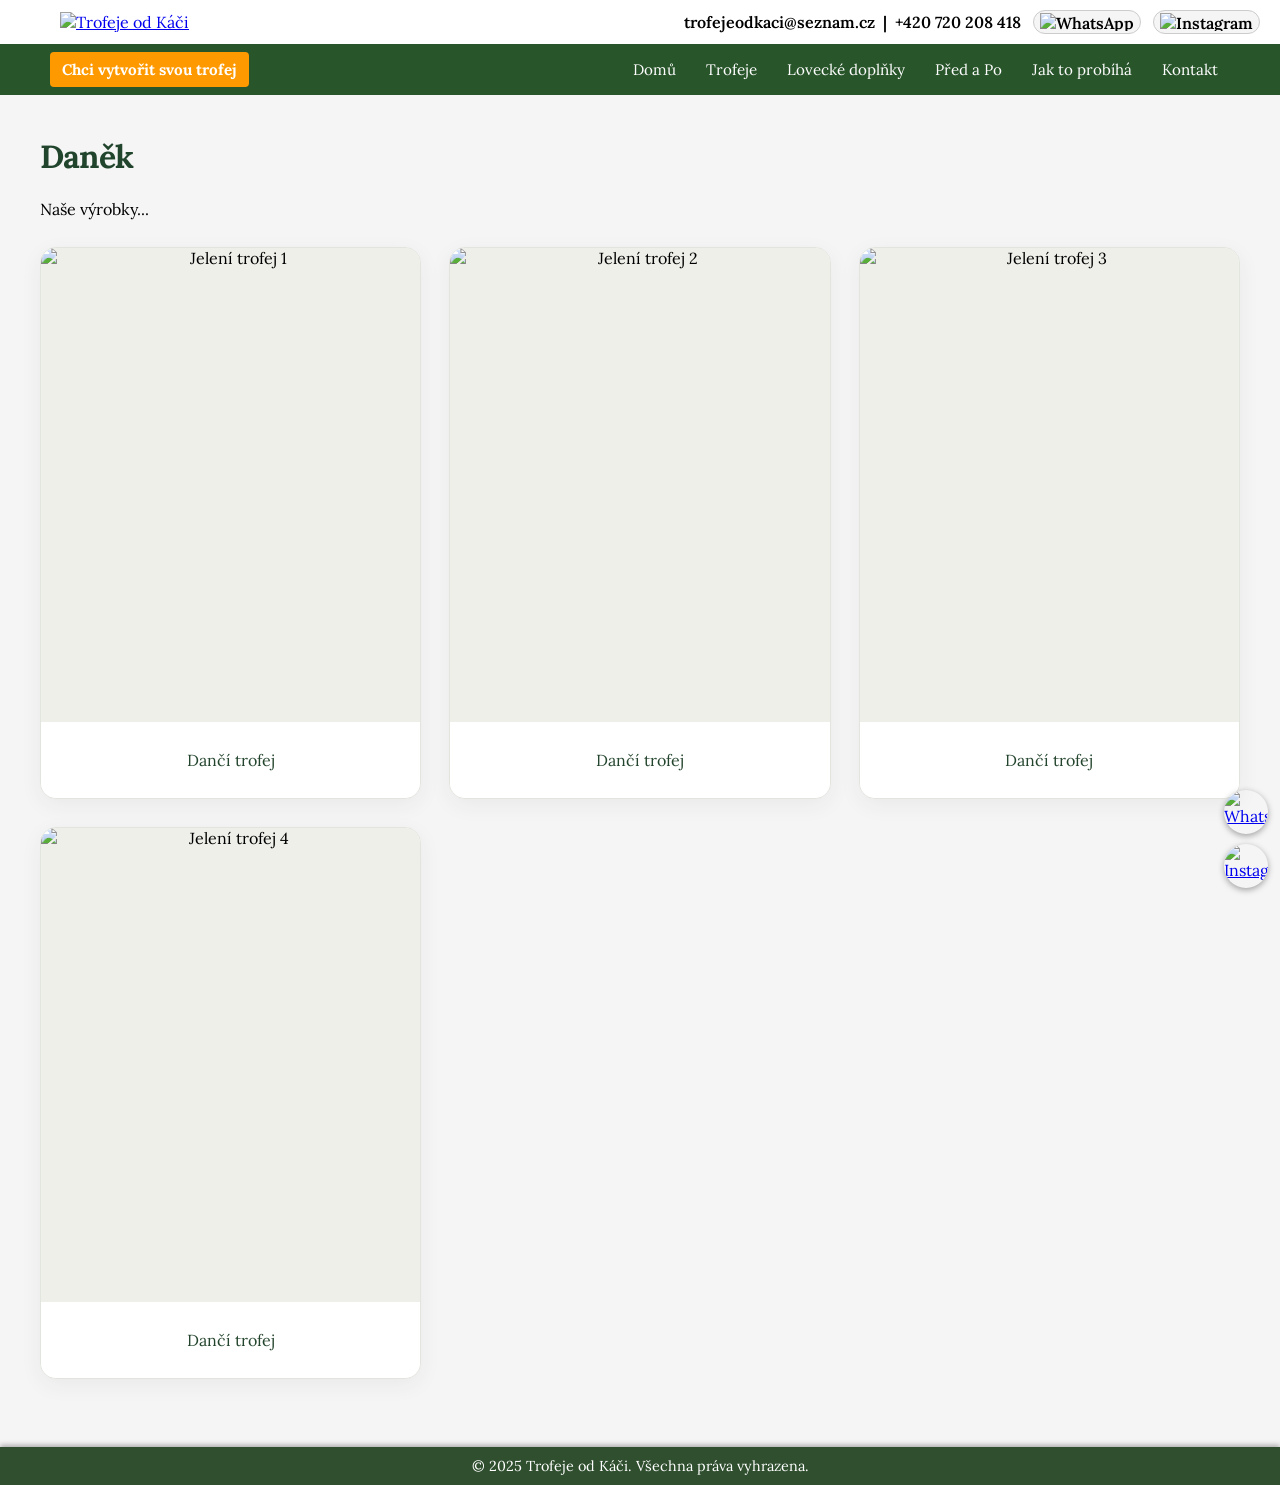
==== danci.html @ 62697c62 "Refresh only trophy galleries with responsive cards and subtle hover animation" ====
<!DOCTYPE html>
<html lang="cs">
<head>
  <meta charset="UTF-8">
  <meta name="viewport" content="width=device-width, initial-scale=1.0">
  <title>Dančí trofeje</title>
  <link rel="stylesheet" href="styles.css">
  <link rel="stylesheet" href="trophy-gallery.css?v=20261031">
  <script defer src="script.js"></script>
</head>
<body>
   <!-- NOVÁ BÍLÁ LIŠTA NAHOŘE -->
  <div class="top-bar">
    <div class="top-bar-container">

      <!-- logo vlevo -->
      <div class="logo">
        <a href="index.html">
          <img src="Fotky/logo (2).png" alt="Trofeje od Káči">
        </a>
      </div>

      <!-- kontakt + malé WA/IG vpravo -->
      <div class="contact">
        <a href="mailto:trofejeodkaci@seznam.cz">trofejeodkaci@seznam.cz</a>
        <span>|</span>
        <span>+420 720 208 418</span>

        <!-- WhatsApp malé tlačítko -->
        <a href="https://wa.me/420720208418"
           target="_blank"
           class="social-pill">
          <img src="Fotky/whatsapp.png" alt="WhatsApp">
        </a>

        <!-- Instagram malé tlačítko -->
        <a href="https://www.instagram.com/trofejeodkaci/"
           target="_blank"
           class="social-pill">
          <img src="Fotky/instagram-icon_1057-2227.avif" alt="Instagram">
        </a>
      </div>

    </div>
  </div>


 <header>
  <nav>
    <ul>
      <!-- ORANŽOVÉ TLAČÍTKO V MENU: VYTVOŘIT TROFEJ -->
      <li class="create-trofej-nav">
        <a href="kontakt.html" class="create-trofej-btn-nav">
          Chci vytvořit svou trofej
        </a>
      </li>
      <li><a href="index.html">Domů</a></li>
      <li class="dropdown">
        <a href="trofeje.html">Trofeje</a>
        <ul class="dropdown-menu">
          <li><a href="jeleni.html">Jelení trofeje</a></li>
          <li><a href="danci.html">Dančí trofeje</a></li>
          <li><a href="srnci.html">Srnčí trofeje</a></li>
        </ul>
      </li>
      <li class="dropdown">
        <a href="lovecke-doplnky.html">Lovecké doplňky</a>
        <ul class="dropdown-menu">
          <li><a href="noze.html">Nože</a></li>
          <li><a href="opasky.html">Opasky</a></li>
          <li><a href="doplnky-parozi.html">Doplňky z paroží</a></li>
        </ul>
      </li>
      <li><a href="pred-po.html">Před a Po</a></li>
      <li><a href="jak-to-probiha.html">Jak to probíhá</a></li>
      <li><a href="kontakt.html">Kontakt</a></li>
    </ul>
  </nav>
</header>
<main class="trophy-content">
  <h1>Daněk</h1>
  <p>Naše výrobky...</p>


<!-- Galerie obrázků (pokud chceš) -->
<div class="product-gallery">
  <figure>
    <img src="Fotky\Daněk\0f38236f-fcf8-4aef-a108-6ead5d0a246f.jpg" alt="Jelení trofej 1">
    <figcaption>Dančí trofej</figcaption>
  </figure>
  <figure>
    <img src="Fotky\Daněk\4ef595a0-fae6-4343-a966-9c408eec465a.jpg" alt="Jelení trofej 2">
    <figcaption>Dančí trofej</figcaption>
  </figure>
  <figure>
    <img src="Fotky\Daněk\a8d07fcc-113b-4467-809a-9cea8cc6eef9.jpg" alt="Jelení trofej 3">
    <figcaption>Dančí trofej</figcaption>
  </figure>
  <figure>
    <img src="Fotky\Daněk\e774424c-eac6-4a9e-8a65-86a59e09a83a.jpg" alt="Jelení trofej 4">
    <figcaption>Dančí trofej</figcaption>
  </figure>
</div>
</main>
<footer class="normal-footer">
  © 2025 Trofeje od Káči. Všechna práva vyhrazena.
</footer>
  <!-- Plovoucí ikony WhatsApp + Instagram -->
  <div class="floating-social">
    <a href="https://wa.me/420720208418"
       target="_blank"
       class="floating-btn">
      <img src="Fotky/whatsapp.png" alt="WhatsApp">
    </a>

    <a href="https://www.instagram.com/trofejeodkaci/"
       target="_blank"
       class="floating-btn">
      <img src="Fotky/instagram-icon_1057-2227.avif" alt="Instagram">
    </a>
  </div>
</body>
</html>
---- styles.css ----
/* ===== Reset + font ===== */
@import url('https://fonts.googleapis.com/css2?family=Lora&display=swap');

html, body {
  margin: 0;
  padding: 0;
  font-family: 'Lora', serif;
  background-color: #f5f5f5;
  overflow-x: hidden;
}

/* ===== TOP BAR ===== */
.top-bar {
  width: 100%;
  background-color: #ffffff;
  display: flex;
  justify-content: center;
  padding: 10px 20px;
}

.top-bar-container {
  max-width: 1200px;
  width: 100%;
  display: flex;
  align-items: center;
  justify-content: space-between;
}

.logo img {
  height: 70px;
  width: auto;
}

/* kontakt + malé ikonky */
.contact {
  display: flex;
  align-items: center;
  gap: 8px;
  font-size: 1rem;
  font-weight: 600;
}

.contact a {
  text-decoration: none;
  color: #000;
}

.contact a:hover {
  text-decoration: underline;
}

/* malé obdélníčky WA + IG v horní liště */
.social-pill {
  display: inline-flex;
  align-items: center;
  justify-content: center;
  margin-left: 4px;
  padding: 2px 6px;
  border-radius: 999px;
  background-color: #f5f5f5;
  border: 1px solid #ccc;
}

.social-pill img {
  display: block;
  height: 18px;
  width: auto;
}

/* ===== HEADER + NAV ===== */
header {
  width: 100%;
  background: #29552b;
}

nav {
  max-width: 1200px;
  margin: 0 auto;
}

nav ul {
  list-style: none;
  margin: 0;
  padding: 8px 10px;
  display: flex;
  justify-content: flex-end;
  align-items: center;
  gap: 6px;
}

nav ul li {
  position: relative;
}

nav ul li a {
  color: #fff;
  text-decoration: none;
  padding: 8px 12px;
  display: block;
  font-size: 0.95rem;
  transition: background-color 0.2s ease;
}

nav ul li a:hover {
  background-color: #446b44;
}

/* dropdown */
.dropdown-menu {
  display: none;
  position: absolute;
  top: 100%;
  left: 0;
  background-color: #3b5b3b;
  min-width: 180px;
  box-shadow: 0 3px 6px rgba(0,0,0,0.2);
  border-radius: 4px;
  z-index: 999;
  padding: 5px 0;
}

.dropdown:hover .dropdown-menu,
.dropdown-menu:hover {
  display: block;
}

.dropdown-menu li a {
  white-space: nowrap;
}

/* oranžové tlačítko v navigaci */
.create-trofej-nav {
  margin-right: auto;
}

.create-trofej-btn-nav {
  background-color: #ff9900;
  color: #fff;
  padding: 8px 12px;
  border-radius: 4px;
  text-decoration: none;
  font-weight: bold;
  display: inline-block;
  transition: background-color 0.2s ease, transform 0.2s ease;
}

.create-trofej-btn-nav:hover {
  background-color: #ffb547;
  transform: translateY(-2px);
}

/* ===== MAIN LAYOUT ===== */
main {
  max-width: 1200px;
  margin: 0 auto;
  padding: 20px;
}

.uvod {
  text-align: center;
  margin-top: 20px;
}

/* ===== CAROUSEL (hlavní) ===== */
.carousel {
  width: 100vw;
  height: 80vh;
  position: relative;
  overflow: hidden;
}

.carousel-container {
  display: flex;
  width: 300%;
  height: 100%;
  transition: transform 1s ease-in-out;
  z-index: 1;
}

.carousel img {
  width: 100vw;
  height: 80vh;
  object-fit: cover;
  filter: brightness(0.7);
}

.carousel-controls {
  position: absolute;
  top: 50%;
  width: 100%;
  display: flex;
  justify-content: space-between;
  transform: translateY(-50%);
  z-index: 3;
}

.carousel-controls button {
  background-color: rgba(0,0,0,0.5);
  color: #fff;
  border: none;
  padding: 10px;
  cursor: pointer;
}

/* overlay text */
.hero-text {
  position: absolute;
  top: 38%;
  left: 50%;
  transform: translate(-50%, -50%);
  color: #fff;
  text-align: center;
  text-shadow: 0 2px 5px rgba(0,0,0,0.8);
  z-index: 2;
  background: rgba(0, 0, 0, 0.4);
  padding: 20px;
  border-radius: 4px;
  max-width: 80%;
}

.hero-text h1 {
  font-size: 2.3rem;
  margin-bottom: 0.5em;
}

.hero-text p {
  font-size: 1.2rem;
  margin-bottom: 1em;
}

.btn-cta {
  display: inline-block;
  background-color: #ffa500;
  color: #fff;
  padding: 12px 20px;
  text-decoration: none;
  border-radius: 4px;
  font-weight: bold;
  transition: background-color 0.2s ease;
}

.btn-cta:hover {
  background-color: #ffb733;
}

/* ===== Před a Po – sekce ===== */
.before-after {
  display: flex;
  gap: 20px;
  margin-top: 20px;
  margin-bottom: 40px;
  justify-content: center;
}

.img-container {
  text-align: center;
}

.img-container img {
  width: 100%;
  max-width: 350px;
  height: auto;
  border: 2px solid #ccc;
  border-radius: 6px;
}

.caption {
  margin-top: 5px;
  font-weight: bold;
  font-style: italic;
}

/* ===== Jak to probíhá ===== */
.proces-kroky {
  max-width: 800px;
  margin: 0 auto;
}

.proces-list {
  padding-left: 20px;
}

.proces-list li {
  margin-bottom: 8px;
}

/* ===== H2 – obecně ===== */
h2 {
  text-align: center;
  color: #0c4008;
  font-size: 2rem;
  font-weight: bold;
}

/* ===== FOOTER ===== */
.normal-footer {
  background-color: #2f4f2f;
  color: #fff;
  text-align: center;
  padding: 10px;
  font-size: 0.9rem;
  box-shadow: 0 -2px 5px rgba(0,0,0,0.3);
}

/* =========================================
   MOBILNÍ VERZE
   ========================================= */
@media (max-width: 768px) {

  .top-bar {
    padding: 8px 12px;
  }

  .top-bar-container {
    flex-direction: row;
    align-items: center;
  }

  .logo img {
    height: 55px;
  }

  .contact {
    flex-wrap: wrap;
    justify-content: flex-end;
    font-size: 0.9rem;
  }

  .social-pill img {
    height: 16px;
  }

  header {
    padding: 0;
  }

  nav ul {
    flex-wrap: wrap;
    justify-content: center;
    padding: 6px 4px;
    gap: 4px;
  }

  nav ul li a {
    padding: 6px 8px;
    font-size: 0.8rem;
  }

  .carousel,
  .carousel img {
    height: 60vh;
  }

  .hero-text {
    top: 50%;
    max-width: 90%;
    padding: 10px;
  }

  .hero-text h1 {
    font-size: 1.6rem;
  }

  .hero-text p {
    font-size: 1rem;
  }

  .btn-cta {
    width: 100%;
    box-sizing: border-box;
    font-size: 1rem;
  }

  .before-after {
    flex-direction: column;
    align-items: center;
  }

  .img-container img {
    max-width: 100%;
  }

  .contact-form {
    max-width: 100%;
    padding: 0 10px;
  }
}

/* ===== PLOVOUCÍ IKONY WA + IG ===== */
.floating-social {
  position: fixed;
  right: 12px;
  bottom: 12px;
  display: flex;
  flex-direction: column;
  gap: 10px;
  z-index: 9999;
}

.floating-btn {
  width: 44px;
  height: 44px;
  border-radius: 50%;
  overflow: hidden;
  display: flex;
  align-items: center;
  justify-content: center;
  box-shadow: 0 2px 6px rgba(0,0,0,0.35);
  background: transparent;
  padding: 0;
}

.floating-btn img {
  width: 100%;
  height: 100%;
  object-fit: cover;
  border-radius: 50%;
  display: block;
}

/* Na mobilu menší plovoucí ikony */
@media (max-width: 768px) {
  .floating-btn {
    width: 38px;
    height: 38px;
  }
}

/* ===== Galerie produktů – responzivní mřížka ===== */
.product-gallery {
  display: grid;
  grid-template-columns: repeat(auto-fit, minmax(160px, 1fr));
  gap: 16px;
  justify-items: center;
  margin-top: 20px;
}

.product-gallery figure {
  width: 100%;
  max-width: 260px;
  overflow: hidden;
  border: 2px solid #ccc;
  border-radius: 6px;
  text-align: center;
}

.product-gallery figure img {
  width: 100%;
  height: auto;
  object-fit: cover;
  transition: transform 0.3s ease, box-shadow 0.3s ease;
}

.product-gallery figure:hover img {
  transform: scale(1.05);
  box-shadow: 0 4px 10px rgba(0,0,0,0.3);
}

/* Na mobilu jeden sloupec přes celou šířku */
@media (max-width: 768px) {
  .product-gallery {
    grid-template-columns: 1fr;
  }

  .product-gallery figure {
    max-width: 100%;
  }
}

/*****************************************************
 * STYL FORMULÁŘE – JEDEN SLOUPEC
 *****************************************************/
.contact-form {
  max-width: 500px;
  margin: 20px auto;
  display: flex;
  flex-direction: column;
  gap: 8px;
}

.contact-form label {
  font-weight: bold;
  display: block;
  margin-bottom: 2px;
}

.contact-form input[type="text"],
.contact-form input[type="email"],
.contact-form input[type="url"],
.contact-form input[type="file"],
.contact-form textarea {
  display: block;
  width: 100%;
  box-sizing: border-box;
  padding: 8px;
  font-size: 1rem;
  border: 1px solid #ccc;
  border-radius: 4px;
}

/* tlačítko */
.contact-form button {
  background-color: #2f4f2f;
  color: #fff;
  padding: 10px 15px;
  border: none;
  border-radius: 4px;
  font-size: 1rem;
  font-weight: bold;
  cursor: pointer;
  margin-top: 6px;
  transition: background-color 0.2s ease;
}

.contact-form button:hover {
  background-color: #446b44;
}

/* --- Podkategorie trofejí (Jelení / Dančí / Srnčí) --- */
.subcategories {
  display: flex;
  flex-wrap: wrap;   /* na mobilu se mohou zalomit */
  gap: 10px;
  margin: 20px 0;
  padding: 0;
  list-style: none;  /* zruší tečky */
}

.subcategories li {
  margin: 0;
}

.subcat-link {
  display: inline-block;
  background-color: #29552b;   /* zelený obdélník */
  color: #fff;
  text-decoration: none;
  padding: 8px 16px;
  border-radius: 4px;
  font-weight: 600;
  border: 1px solid #1b3a1c;
  transition: background-color 0.2s ease, transform 0.2s ease;
}

.subcat-link:hover {
  background-color: #3b6f3b;
  transform: translateY(-1px);
}
/*****************************************************
 * STYL KONTAKTNÍHO FORMULÁŘE – JEDEN SLOUPEC
 *****************************************************/
#contact-form {
  max-width: 500px;
  margin: 20px auto;
  display: flex;
  flex-direction: column;
  gap: 8px;
}

/* každý popisek samostatně nad polem */
#contact-form label {
  display: block;
  font-weight: bold;
  margin-bottom: 2px;
}

/* všechna textová pole přes celou šířku */
#contact-form input[type="text"],
#contact-form input[type="email"],
#contact-form input[type="url"],
#contact-form textarea {
  display: block;
  width: 100%;
  box-sizing: border-box;
  padding: 8px;
  font-size: 1rem;
  border: 1px solid #ccc;
  border-radius: 4px;
}

/* tlačítko pod formulářem */
#contact-form button {
  background-color: #2f4f2f;
  color: #fff;
  padding: 10px 15px;
  border: none;
  border-radius: 4px;
  font-size: 1rem;
  font-weight: bold;
  cursor: pointer;
  margin-top: 6px;
  transition: background-color 0.2s ease;
}

#contact-form button:hover {
  background-color: #446b44;
}

/* na mobilu jen trochu víc prostoru od okrajů */
@media (max-width: 768px) {
  #contact-form {
    max-width: 100%;
    padding: 0 10px;
  }
}
---- trophy-gallery.css ----
/* Loaded only by the trophy overview and its three category pages. */
.trophy-content > h1 {
  color: #21452c;
  letter-spacing: -.025em;
}
.trophy-content > h2 {
  margin: 42px 0 28px;
  font-weight: 500;
  letter-spacing: -.02em;
}
.trophy-content .subcategories { gap: 12px; margin: 26px 0; }
.trophy-content .subcat-link {
  border-radius: 999px;
  padding: 11px 22px;
  border-color: #29552b;
  box-shadow: 0 3px 10px rgb(30 65 35 / 8%);
  transition: background-color .2s ease, transform .2s ease, box-shadow .2s ease;
}
.trophy-content .subcat-link:focus-visible {
  outline: 3px solid #ad823f;
  outline-offset: 4px;
}
.trophy-content .product-gallery {
  display: grid;
  grid-template-columns: repeat(3, minmax(0, 1fr));
  gap: 28px;
  align-items: start;
  margin: 28px 0 48px;
}
.trophy-content .product-gallery figure {
  box-sizing: border-box;
  display: flex;
  flex-direction: column;
  width: 100%;
  max-width: none;
  min-width: 0;
  margin: 0;
  overflow: hidden;
  border: 1px solid #e1e5dd;
  border-radius: 16px;
  background: #fff;
  box-shadow: 0 6px 22px rgb(27 53 31 / 6%);
  transition: transform .3s ease, box-shadow .3s ease, border-color .3s ease;
}
.trophy-content .product-gallery figure img {
  display: block;
  order: 0;
  width: 100%;
  height: auto;
  aspect-ratio: 4 / 5;
  object-fit: contain;
  background: #eeefe9;
  border-radius: 0;
  transition: transform .45s ease;
}
.trophy-content .product-gallery figcaption {
  position: relative;
  z-index: 1;
  order: 1;
  display: grid;
  place-items: center;
  box-sizing: border-box;
  min-height: 76px;
  padding: 18px 20px;
  background: #fff;
  color: #24452d;
  font-size: 1rem;
  line-height: 1.5;
}
/* Override the old image shadow; lift the complete card instead. */
.trophy-content .product-gallery figure:hover img {
  transform: none;
  box-shadow: none;
}
@media (hover: hover) and (pointer: fine) {
  .trophy-content .product-gallery figure:hover {
    transform: translateY(-5px) scale(1.015);
    border-color: #b6c6b0;
    box-shadow: 0 16px 32px rgb(27 53 31 / 13%);
  }
  .trophy-content .product-gallery figure:hover img { transform: scale(1.025); }
  .trophy-content .subcat-link:hover {
    transform: translateY(-2px);
    box-shadow: 0 6px 14px rgb(30 65 35 / 14%);
  }
}
@media (max-width: 900px) {
  .trophy-content .product-gallery { grid-template-columns: repeat(2, minmax(0, 1fr)); gap: 20px; }
}
@media (max-width: 560px) {
  .trophy-content .product-gallery { grid-template-columns: minmax(0, 1fr); gap: 24px; }
  .trophy-content .product-gallery figure { max-width: 420px; justify-self: center; }
  .trophy-content .subcat-link { padding: 10px 17px; }
}
@media (prefers-reduced-motion: reduce) {
  .trophy-content .product-gallery figure,
  .trophy-content .product-gallery figure img,
  .trophy-content .subcat-link { transition: none; }
  .trophy-content .product-gallery figure:hover,
  .trophy-content .product-gallery figure:hover img,
  .trophy-content .subcat-link:hover { transform: none; }
}
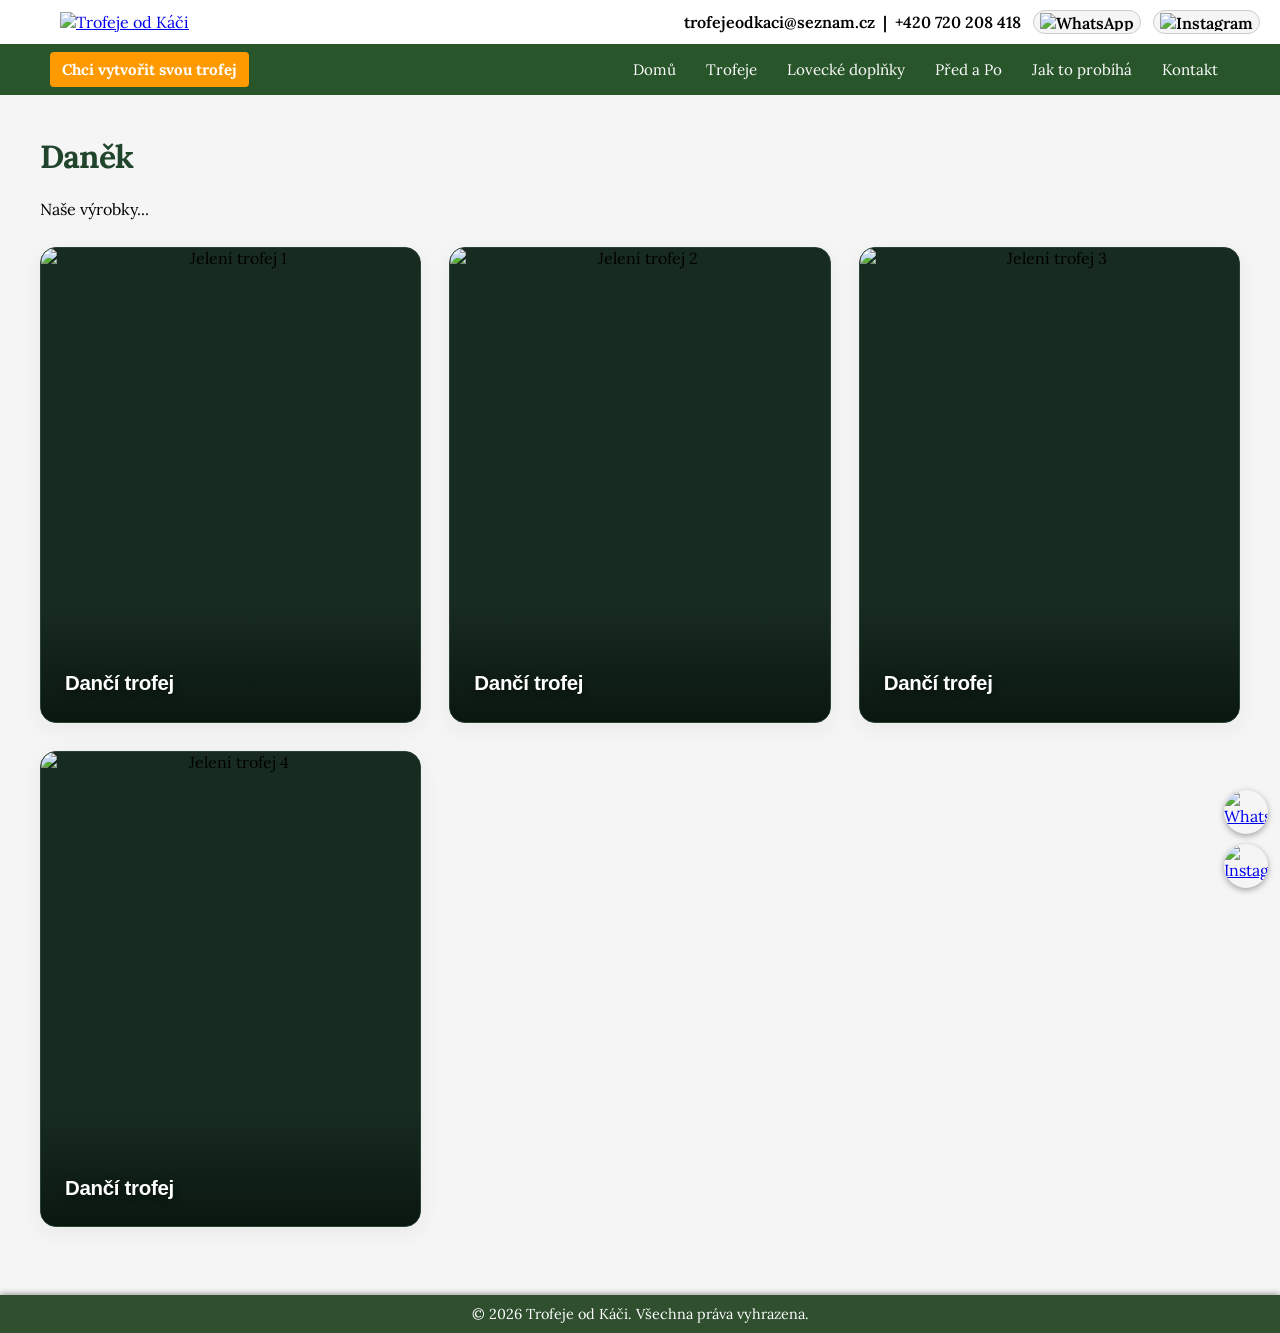
==== commit cba02154: "Place trophy captions over dark gradients and update all footers to 2026" ====
--- a/danci.html
+++ b/danci.html
@@ -5,7 +5,7 @@
   <meta name="viewport" content="width=device-width, initial-scale=1.0">
   <title>Dančí trofeje</title>
   <link rel="stylesheet" href="styles.css">
-  <link rel="stylesheet" href="trophy-gallery.css?v=20261031">
+  <link rel="stylesheet" href="trophy-gallery.css?v=20261031-overlay">
   <script defer src="script.js"></script>
 </head>
 <body>
@@ -103,7 +103,7 @@
 </div>
 </main>
 <footer class="normal-footer">
-  © 2025 Trofeje od Káči. Všechna práva vyhrazena.
+  © 2026 Trofeje od Káči. Všechna práva vyhrazena.
 </footer>
   <!-- Plovoucí ikony WhatsApp + Instagram -->
   <div class="floating-social">
--- a/trophy-gallery.css
+++ b/trophy-gallery.css
@@ -28,6 +28,7 @@
   margin: 28px 0 48px;
 }
 .trophy-content .product-gallery figure {
+  position: relative;
   box-sizing: border-box;
   display: flex;
   flex-direction: column;
@@ -36,9 +37,9 @@
   min-width: 0;
   margin: 0;
   overflow: hidden;
-  border: 1px solid #e1e5dd;
+  border: 1px solid #294335;
   border-radius: 16px;
-  background: #fff;
+  background: #182b21;
   box-shadow: 0 6px 22px rgb(27 53 31 / 6%);
   transition: transform .3s ease, box-shadow .3s ease, border-color .3s ease;
 }
@@ -49,23 +50,29 @@
   height: auto;
   aspect-ratio: 4 / 5;
   object-fit: contain;
-  background: #eeefe9;
+  background: #182b21;
   border-radius: 0;
   transition: transform .45s ease;
 }
 .trophy-content .product-gallery figcaption {
-  position: relative;
+  position: absolute;
+  inset: auto 0 0;
   z-index: 1;
   order: 1;
-  display: grid;
-  place-items: center;
+  display: block;
   box-sizing: border-box;
-  min-height: 76px;
-  padding: 18px 20px;
-  background: #fff;
-  color: #24452d;
-  font-size: 1rem;
-  line-height: 1.5;
+  min-height: 110px;
+  padding: 64px 24px 24px;
+  background: linear-gradient(transparent, rgb(8 20 13 / 88%));
+  color: #fff;
+  text-align: left;
+  font-family: Arial, sans-serif;
+  font-size: clamp(1.05rem, 1.6vw, 1.3rem);
+  font-weight: 600;
+  letter-spacing: -.015em;
+  line-height: 1.4;
+  text-shadow: 0 2px 8px rgb(0 0 0 / 35%);
+  pointer-events: none;
 }
 /* Override the old image shadow; lift the complete card instead. */
 .trophy-content .product-gallery figure:hover img {
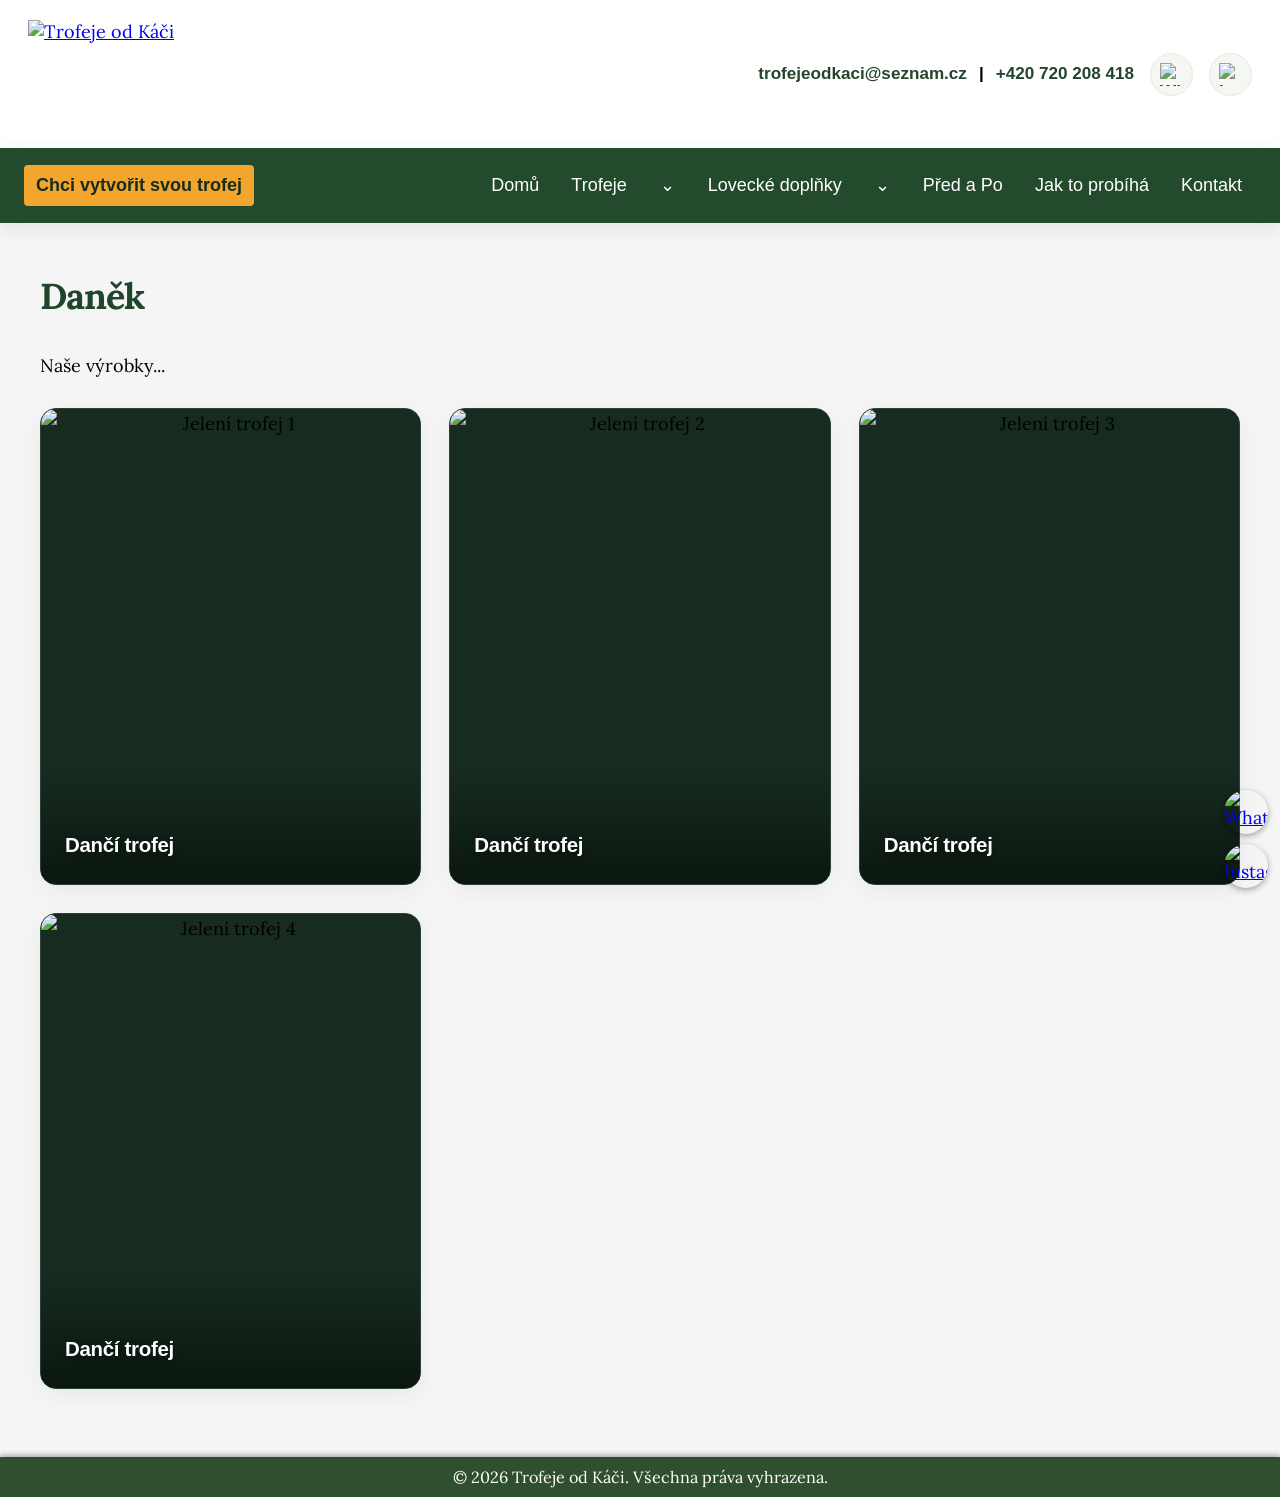
==== commit d0ad7eae: "Enlarge typography and logo and add accessible responsive header navigation" ====
--- a/danci.html
+++ b/danci.html
@@ -7,6 +7,8 @@
   <link rel="stylesheet" href="styles.css">
   <link rel="stylesheet" href="trophy-gallery.css?v=20261031-overlay">
   <script defer src="script.js"></script>
+  <link rel="stylesheet" href="header.css?v=20261031">
+  <script defer src="header.js?v=20261031"></script>
 </head>
 <body>
    <!-- NOVÁ BÍLÁ LIŠTA NAHOŘE -->
@@ -24,7 +26,7 @@
       <div class="contact">
         <a href="mailto:trofejeodkaci@seznam.cz">trofejeodkaci@seznam.cz</a>
         <span>|</span>
-        <span>+420 720 208 418</span>
+        <a href="tel:+420720208418">+420 720 208 418</a>
 
         <!-- WhatsApp malé tlačítko -->
         <a href="https://wa.me/420720208418"
--- a/header.css
+++ b/header.css
@@ -0,0 +1,60 @@
+html { font-size: 18px; }
+main { line-height: 1.65; }
+.top-bar, .top-bar *, header, header * { box-sizing: border-box; }
+.top-bar { padding: 20px 28px; }
+.top-bar-container { max-width: 1280px; gap: 28px; min-width: 0; }
+.logo { flex-shrink: 0; }
+.logo img { display: block; width: auto; height: 108px; max-width: 150px; object-fit: contain; }
+.contact { gap: 12px; flex-wrap: wrap; justify-content: flex-end; font-family: Arial, sans-serif; font-size: .95rem; line-height: 1.5; min-width: 0; }
+.contact a { color: #24452d; }
+.contact > a:first-child { overflow-wrap: anywhere; }
+.contact .social-pill, .contact .instagram-icon { display: inline-flex; align-items: center; justify-content: center; min-width: 42px; min-height: 42px; padding: 9px; border: 1px solid #e4e9e1; border-radius: 50%; background: #f5f7f2; }
+.contact .social-pill img, .contact .instagram-icon img { display: block; width: 23px; height: 23px; object-fit: contain; }
+header { position: relative; z-index: 20; background: #244a2d; box-shadow: 0 5px 18px rgb(25 47 28 / 9%); }
+header nav { max-width: 1280px; font-family: Arial, sans-serif; }
+header nav > ul { gap: 4px; padding: 12px 24px; flex-wrap: wrap; }
+header nav ul li a { font-size: 1rem; line-height: 1.4; padding: 13px 14px; border-radius: 7px; }
+header nav ul li a:hover { background: #3a6241; }
+header .create-trofej-btn-nav { background: #f3a62e; color: #172c1e; font-weight: 700; }
+header .create-trofej-btn-nav:hover { background: #ffc264; }
+header .dropdown-menu { background: #244a2d; min-width: 225px; padding: 8px; border-radius: 10px; }
+header .dropdown > a { display: inline-block; }
+header .dropdown:focus-within > .dropdown-menu, header .dropdown.open > .dropdown-menu { display: block; }
+.submenu-toggle { min-width: 44px; min-height: 44px; border: 0; border-radius: 6px; color: #fff; background: transparent; font-size: 1rem; cursor: pointer; }
+.submenu-toggle:hover { background: #3a6241; }
+.nav-toggle { display: none; }
+header :focus-visible, .top-bar a:focus-visible { outline: 3px solid #eabb67; outline-offset: 3px; }
+@media (max-width: 1100px) {
+  .top-bar { padding: 16px 22px; }
+  .logo img { height: 96px; }
+  header nav { display: flow-root; }
+  .nav-toggle { display: flex; align-items: center; gap: 12px; margin: 12px 22px; min-height: 48px; padding: 10px 18px; border: 1px solid #ffffff70; border-radius: 8px; font: 600 1rem Arial, sans-serif; background: transparent; color: white; cursor: pointer; }
+  header nav > ul { flex-direction: column; align-items: stretch; gap: 5px; padding: 0 22px 18px; }
+  header nav.nav-ready:not(.menu-open) > ul { display: none; }
+  header .create-trofej-nav { margin-right: 0; margin-bottom: 8px; }
+  header nav > ul > li > a { font-size: 1.05rem; }
+  header .dropdown-menu { position: static; box-shadow: none; margin: 4px 0 6px 14px; border-left: 1px solid #ffffff40; border-radius: 0; }
+  header .dropdown:hover > .dropdown-menu, header .dropdown:focus-within > .dropdown-menu { display: none; }
+  header .dropdown.open > .dropdown-menu { display: block; }
+  .submenu-toggle { float: right; }
+}
+@media (max-width: 600px) {
+  html { font-size: 17px; }
+  .top-bar { padding: 14px 16px; }
+  .top-bar-container { gap: 14px; align-items: center; }
+  .logo img { height: 88px; max-width: 105px; }
+  .contact { gap: 5px 8px; max-width: 235px; font-size: .82rem; font-weight: 500; }
+  .contact > span { display: none; }
+  .contact > a:first-child, .contact > a[href^="tel:"] { flex-basis: 100%; text-align: right; }
+  .contact .social-pill, .contact .instagram-icon { min-height: 34px; min-width: 34px; padding: 6px; margin-left: 0; }
+  .contact .social-pill img, .contact .instagram-icon img { height: 20px; width: 20px; }
+  main { padding-left: 20px; padding-right: 20px; }
+  .nav-toggle { margin: 10px 16px; }
+  header nav > ul { padding-left: 16px; padding-right: 16px; }
+}
+@media (max-width: 360px) {
+  .top-bar-container { flex-direction: column; gap: 12px; }
+  .contact { max-width: 100%; justify-content: center; }
+  .contact > a:first-child, .contact > a[href^="tel:"] { text-align: center; }
+}
+@media (prefers-reduced-motion: reduce) { header a { transition: none !important; } }
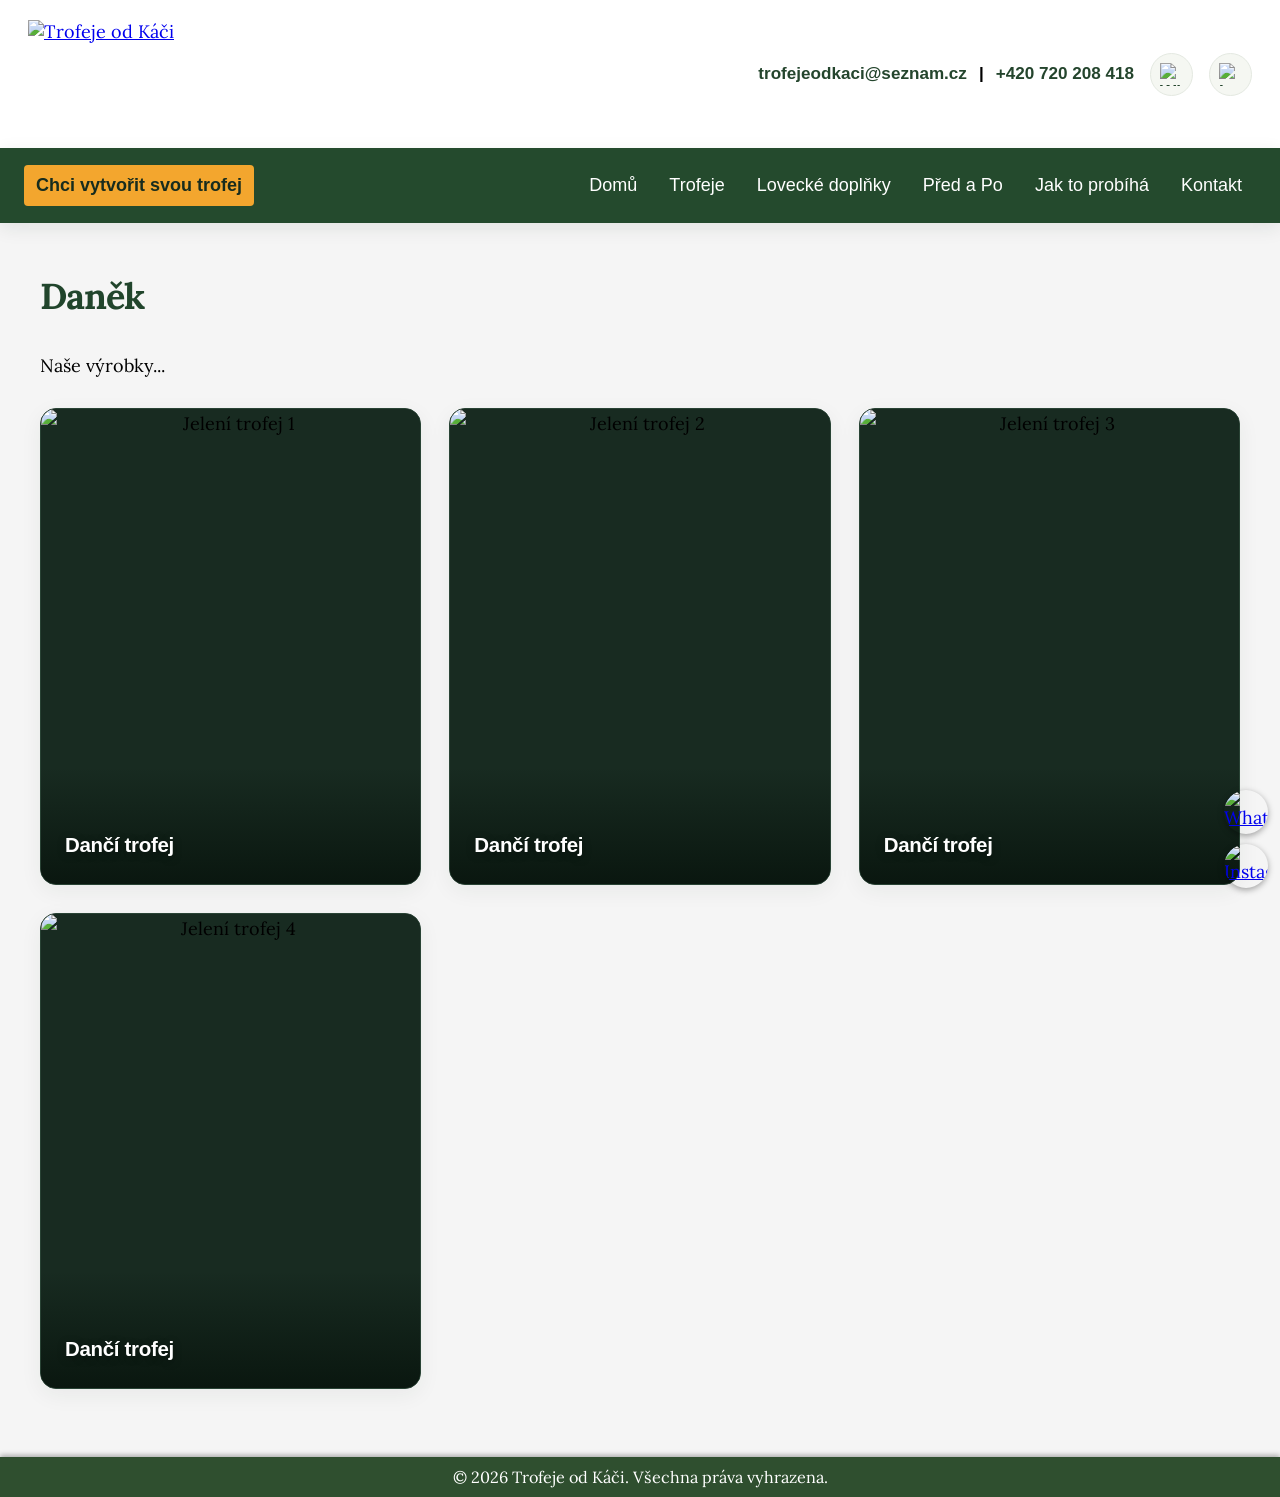
==== commit d4c1100a: "Unify navigation on all pages and remove submenu arrows while preserving colors" ====
--- a/danci.html
+++ b/danci.html
@@ -7,8 +7,8 @@
   <link rel="stylesheet" href="styles.css">
   <link rel="stylesheet" href="trophy-gallery.css?v=20261031-overlay">
   <script defer src="script.js"></script>
-  <link rel="stylesheet" href="header.css?v=20261031">
-  <script defer src="header.js?v=20261031"></script>
+  <link rel="stylesheet" href="header.css?v=20261031-unified">
+  <script defer src="header.js?v=20261031-unified"></script>
 </head>
 <body>
    <!-- NOVÁ BÍLÁ LIŠTA NAHOŘE -->
@@ -48,37 +48,34 @@
 
 
  <header>
-  <nav>
-    <ul>
-      <!-- ORANŽOVÉ TLAČÍTKO V MENU: VYTVOŘIT TROFEJ -->
-      <li class="create-trofej-nav">
-        <a href="kontakt.html" class="create-trofej-btn-nav">
-          Chci vytvořit svou trofej
-        </a>
-      </li>
-      <li><a href="index.html">Domů</a></li>
-      <li class="dropdown">
-        <a href="trofeje.html">Trofeje</a>
-        <ul class="dropdown-menu">
-          <li><a href="jeleni.html">Jelení trofeje</a></li>
-          <li><a href="danci.html">Dančí trofeje</a></li>
-          <li><a href="srnci.html">Srnčí trofeje</a></li>
-        </ul>
-      </li>
-      <li class="dropdown">
-        <a href="lovecke-doplnky.html">Lovecké doplňky</a>
-        <ul class="dropdown-menu">
-          <li><a href="noze.html">Nože</a></li>
-          <li><a href="opasky.html">Opasky</a></li>
-          <li><a href="doplnky-parozi.html">Doplňky z paroží</a></li>
-        </ul>
-      </li>
-      <li><a href="pred-po.html">Před a Po</a></li>
-      <li><a href="jak-to-probiha.html">Jak to probíhá</a></li>
-      <li><a href="kontakt.html">Kontakt</a></li>
-    </ul>
-  </nav>
-</header>
+    <nav>
+      <ul>
+        <li class="create-trofej-nav">
+          <a href="kontakt.html" class="create-trofej-btn-nav">Chci vytvořit svou trofej</a>
+        </li>
+        <li><a href="index.html">Domů</a></li>
+        <li class="dropdown">
+          <a href="trofeje.html">Trofeje</a>
+          <ul class="dropdown-menu">
+            <li><a href="jeleni.html">Jelení trofeje</a></li>
+            <li><a href="danci.html">Dančí trofeje</a></li>
+            <li><a href="srnci.html">Srnčí trofeje</a></li>
+          </ul>
+        </li>
+        <li class="dropdown">
+          <a href="lovecke-doplnky.html">Lovecké doplňky</a>
+          <ul class="dropdown-menu">
+            <li><a href="noze.html">Nože</a></li>
+            <li><a href="opasky.html">Opasky</a></li>
+            <li><a href="doplnky-parozi.html">Doplňky z paroží</a></li>
+          </ul>
+        </li>
+        <li><a href="pred-po.html">Před a Po</a></li>
+        <li><a href="jak-to-probiha.html">Jak to probíhá</a></li>
+        <li><a href="kontakt.html">Kontakt</a></li>
+      </ul>
+    </nav>
+  </header>
 <main class="trophy-content">
   <h1>Daněk</h1>
   <p>Naše výrobky...</p>
--- a/header.css
+++ b/header.css
@@ -18,10 +18,9 @@
 header .create-trofej-btn-nav { background: #f3a62e; color: #172c1e; font-weight: 700; }
 header .create-trofej-btn-nav:hover { background: #ffc264; }
 header .dropdown-menu { background: #244a2d; min-width: 225px; padding: 8px; border-radius: 10px; }
-header .dropdown > a { display: inline-block; }
+header .dropdown > a { display: block; }
 header .dropdown:focus-within > .dropdown-menu, header .dropdown.open > .dropdown-menu { display: block; }
-.submenu-toggle { min-width: 44px; min-height: 44px; border: 0; border-radius: 6px; color: #fff; background: transparent; font-size: 1rem; cursor: pointer; }
-.submenu-toggle:hover { background: #3a6241; }
+header .dropdown.submenu-dismissed > .dropdown-menu { display: none; }
 .nav-toggle { display: none; }
 header :focus-visible, .top-bar a:focus-visible { outline: 3px solid #eabb67; outline-offset: 3px; }
 @media (max-width: 1100px) {
@@ -34,9 +33,10 @@
   header .create-trofej-nav { margin-right: 0; margin-bottom: 8px; }
   header nav > ul > li > a { font-size: 1.05rem; }
   header .dropdown-menu { position: static; box-shadow: none; margin: 4px 0 6px 14px; border-left: 1px solid #ffffff40; border-radius: 0; }
-  header .dropdown:hover > .dropdown-menu, header .dropdown:focus-within > .dropdown-menu { display: none; }
-  header .dropdown.open > .dropdown-menu { display: block; }
-  .submenu-toggle { float: right; }
+  header .dropdown > .dropdown-menu,
+  header .dropdown:hover > .dropdown-menu,
+  header .dropdown:focus-within > .dropdown-menu { display: block; }
+  header .dropdown-menu a { white-space: normal; font-size: .95rem; }
 }
 @media (max-width: 600px) {
   html { font-size: 17px; }
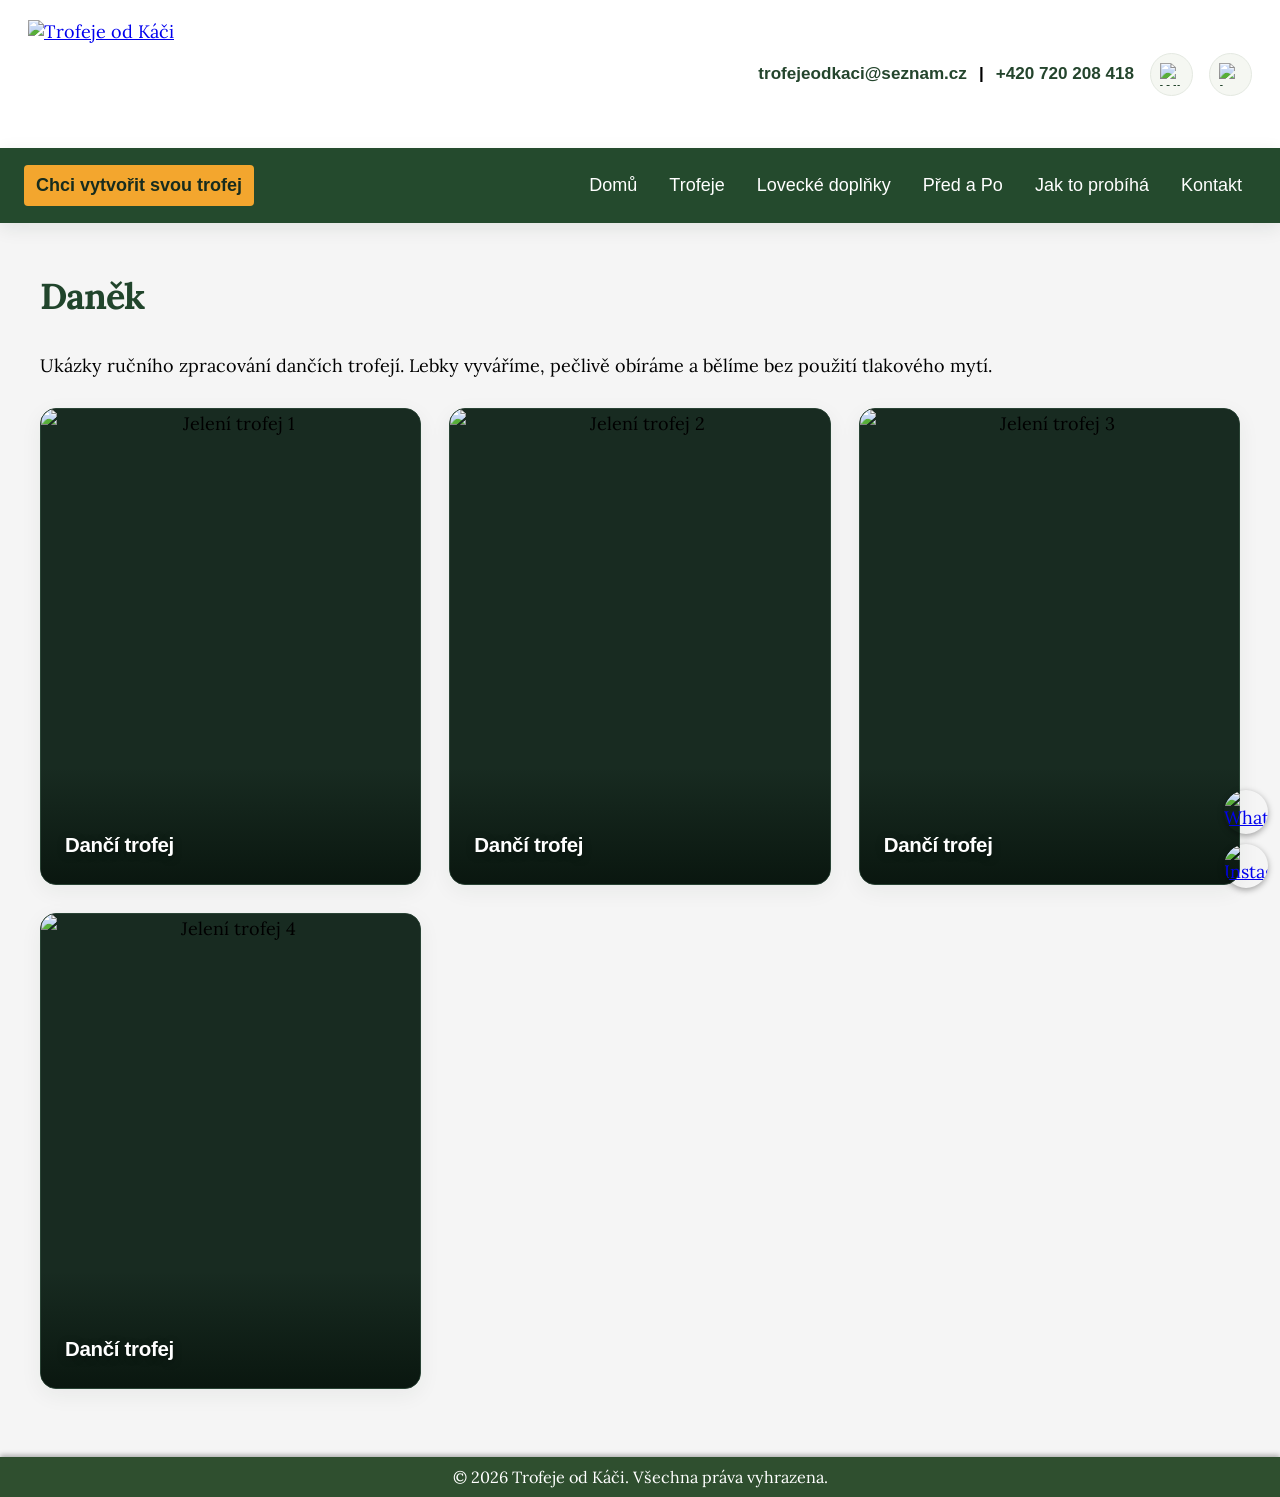
==== commit 0a659f05: "Describe traditional trophy preparation instead of merchandise sales" ====
--- a/danci.html
+++ b/danci.html
@@ -7,8 +7,9 @@
   <link rel="stylesheet" href="styles.css">
   <link rel="stylesheet" href="trophy-gallery.css?v=20261031-overlay">
   <script defer src="script.js"></script>
-  <link rel="stylesheet" href="header.css?v=20261031-unified">
-  <script defer src="header.js?v=20261031-unified"></script>
+  <link rel="stylesheet" href="header.css?v=20261031-no-arrows">
+  <script defer src="header.js?v=20261031-no-arrows"></script>
+  <style>header .submenu-toggle{display:none!important}header .dropdown>a::after{content:none!important}</style>
 </head>
 <body>
    <!-- NOVÁ BÍLÁ LIŠTA NAHOŘE -->
@@ -78,7 +79,7 @@
   </header>
 <main class="trophy-content">
   <h1>Daněk</h1>
-  <p>Naše výrobky...</p>
+  <p>Ukázky ručního zpracování dančích trofejí. Lebky vyváříme, pečlivě obíráme a bělíme bez použití tlakového mytí.</p>
 
 
 <!-- Galerie obrázků (pokud chceš) -->
--- a/header.css
+++ b/header.css
@@ -19,6 +19,9 @@
 header .create-trofej-btn-nav:hover { background: #ffc264; }
 header .dropdown-menu { background: #244a2d; min-width: 225px; padding: 8px; border-radius: 10px; }
 header .dropdown > a { display: block; }
+/* Also suppress arrow buttons left behind by an older cached header script. */
+header .submenu-toggle { display: none !important; }
+header .dropdown > a::after { content: none !important; }
 header .dropdown:focus-within > .dropdown-menu, header .dropdown.open > .dropdown-menu { display: block; }
 header .dropdown.submenu-dismissed > .dropdown-menu { display: none; }
 .nav-toggle { display: none; }
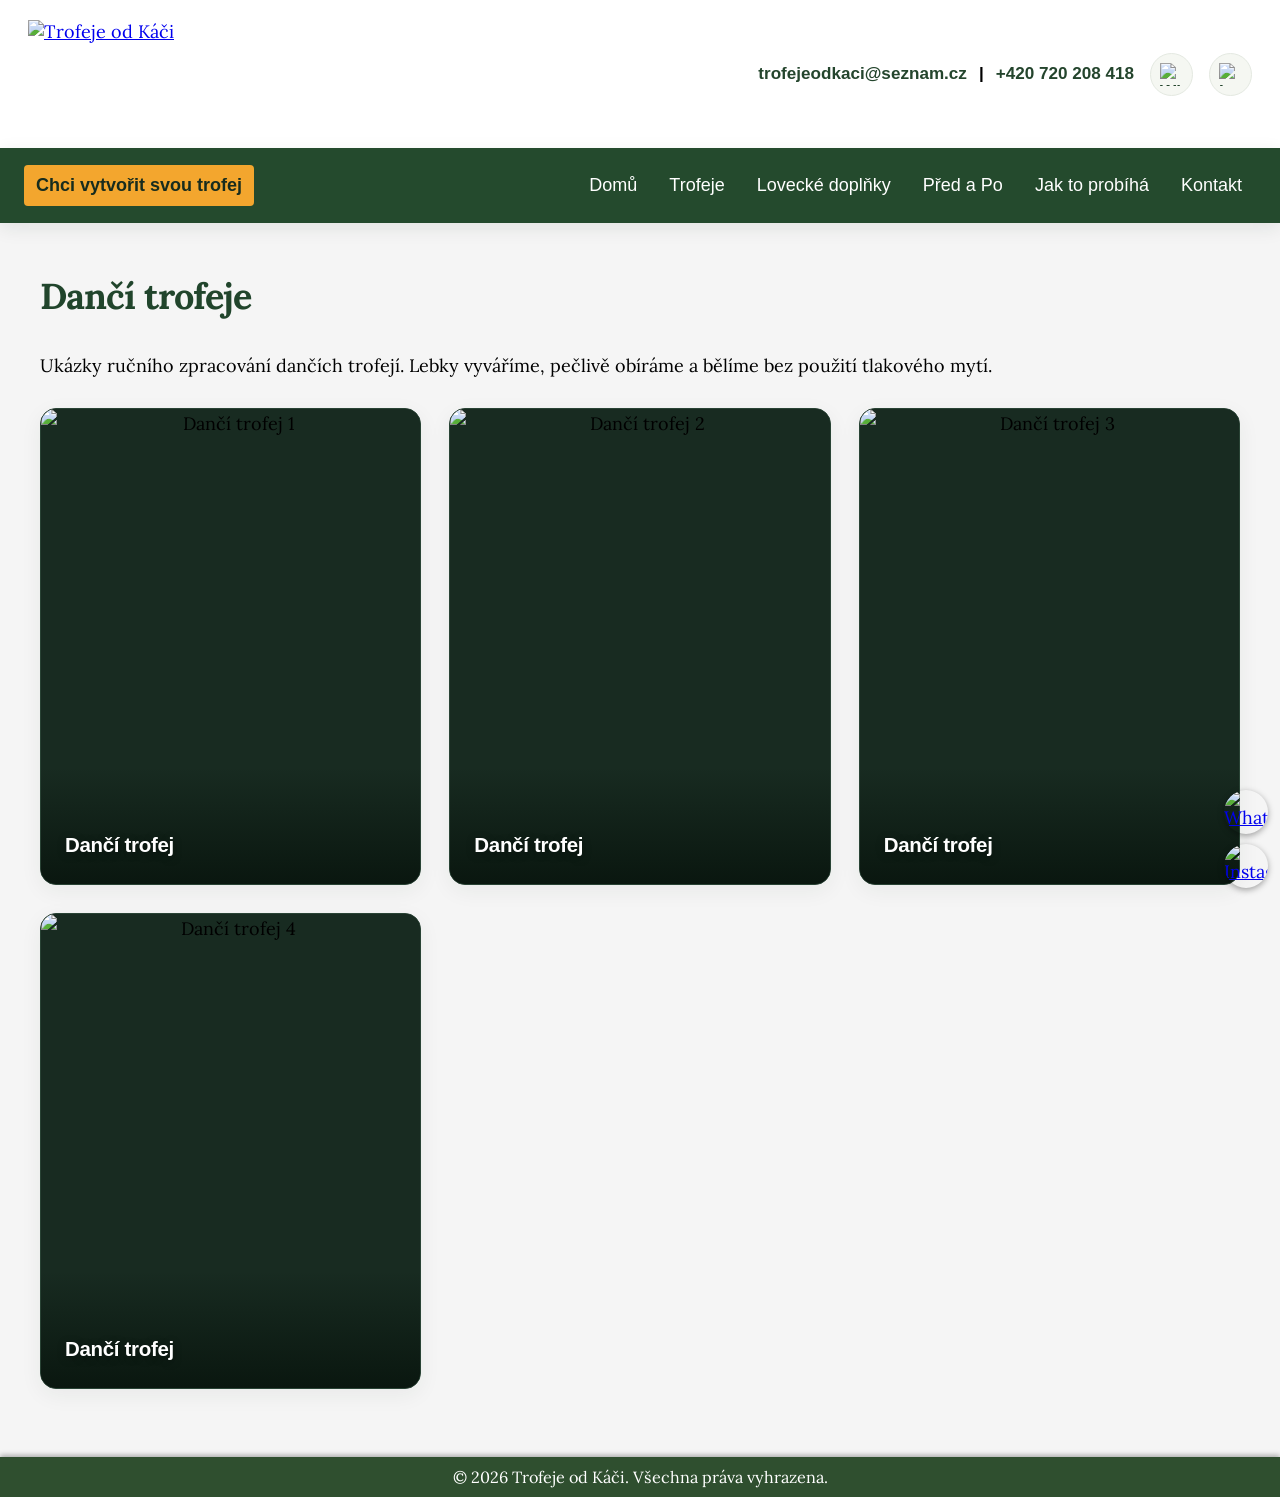
==== commit 739f53f5: "Correct species names in roe deer and fallow deer gallery captions and headings" ====
--- a/danci.html
+++ b/danci.html
@@ -78,26 +78,26 @@
     </nav>
   </header>
 <main class="trophy-content">
-  <h1>Daněk</h1>
+  <h1>Dančí trofeje</h1>
   <p>Ukázky ručního zpracování dančích trofejí. Lebky vyváříme, pečlivě obíráme a bělíme bez použití tlakového mytí.</p>
 
 
 <!-- Galerie obrázků (pokud chceš) -->
 <div class="product-gallery">
   <figure>
-    <img src="Fotky\Daněk\0f38236f-fcf8-4aef-a108-6ead5d0a246f.jpg" alt="Jelení trofej 1">
+    <img src="Fotky\Daněk\0f38236f-fcf8-4aef-a108-6ead5d0a246f.jpg" alt="Dančí trofej 1">
     <figcaption>Dančí trofej</figcaption>
   </figure>
   <figure>
-    <img src="Fotky\Daněk\4ef595a0-fae6-4343-a966-9c408eec465a.jpg" alt="Jelení trofej 2">
+    <img src="Fotky\Daněk\4ef595a0-fae6-4343-a966-9c408eec465a.jpg" alt="Dančí trofej 2">
     <figcaption>Dančí trofej</figcaption>
   </figure>
   <figure>
-    <img src="Fotky\Daněk\a8d07fcc-113b-4467-809a-9cea8cc6eef9.jpg" alt="Jelení trofej 3">
+    <img src="Fotky\Daněk\a8d07fcc-113b-4467-809a-9cea8cc6eef9.jpg" alt="Dančí trofej 3">
     <figcaption>Dančí trofej</figcaption>
   </figure>
   <figure>
-    <img src="Fotky\Daněk\e774424c-eac6-4a9e-8a65-86a59e09a83a.jpg" alt="Jelení trofej 4">
+    <img src="Fotky\Daněk\e774424c-eac6-4a9e-8a65-86a59e09a83a.jpg" alt="Dančí trofej 4">
     <figcaption>Dančí trofej</figcaption>
   </figure>
 </div>
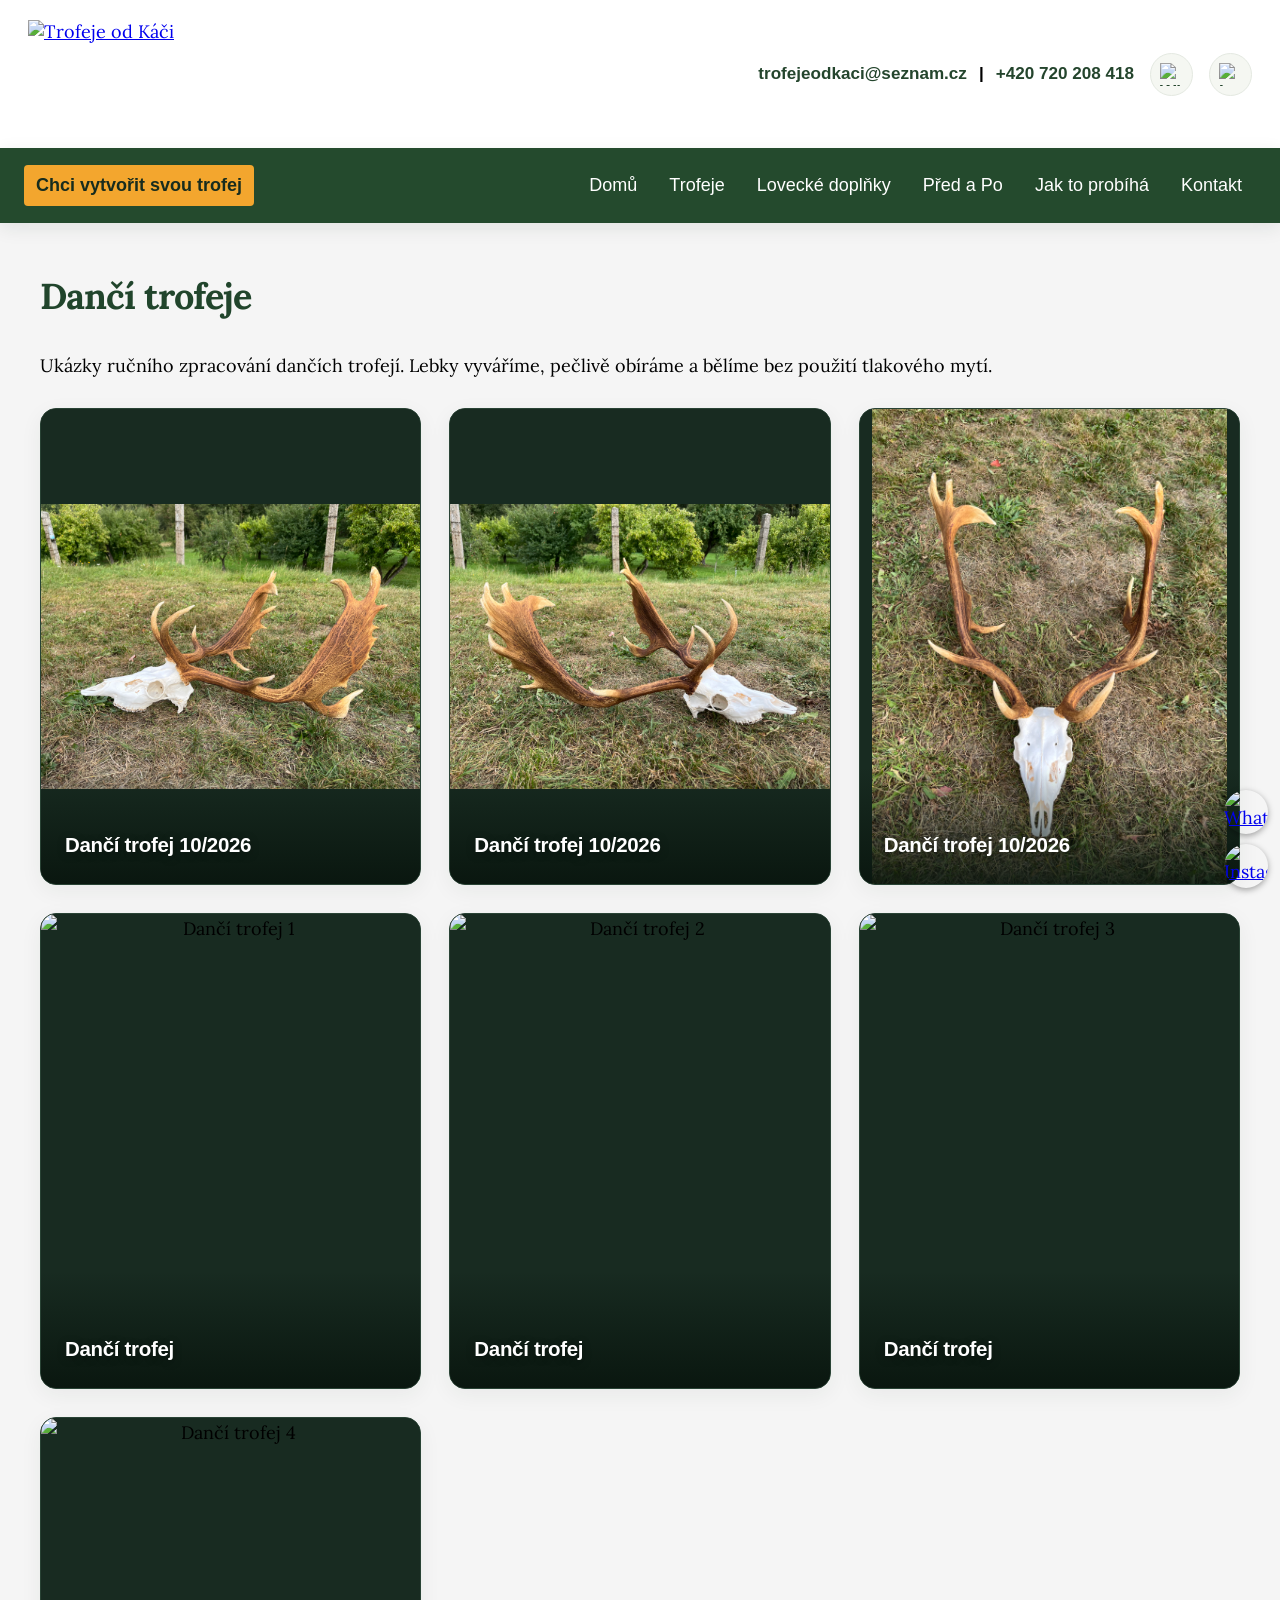
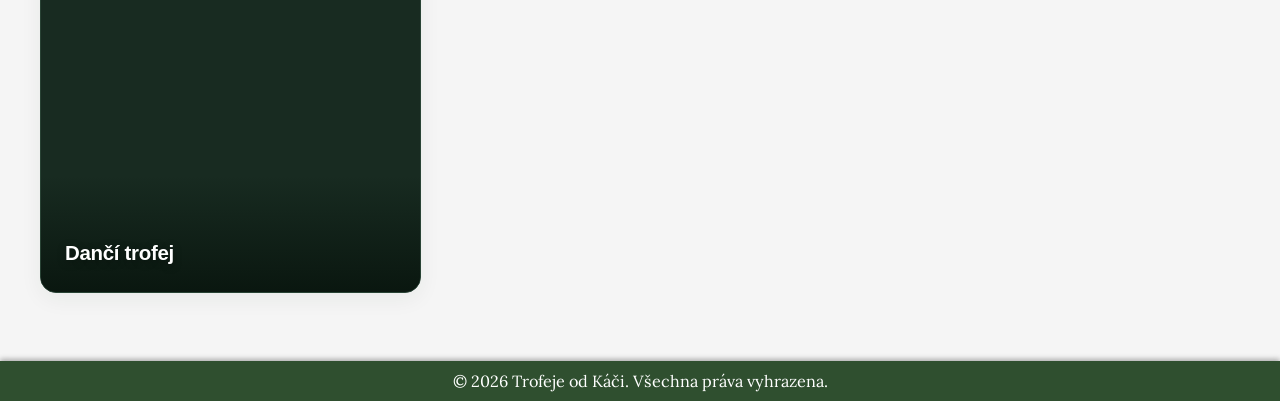
==== commit 8c9e503e: "Add three fallow deer photos and feature October 2026 trophy" ====
--- a/danci.html
+++ b/danci.html
@@ -85,6 +85,18 @@
 <!-- Galerie obrázků (pokud chceš) -->
 <div class="product-gallery">
   <figure>
+    <img src="Fotky/IMG_7152.jpeg" alt="Dančí trofej – pohled 1" loading="lazy" decoding="async">
+    <figcaption>Dančí trofej 10/2026</figcaption>
+  </figure>
+  <figure>
+    <img src="Fotky/IMG_7151.jpeg" alt="Dančí trofej – pohled 2" loading="lazy" decoding="async">
+    <figcaption>Dančí trofej 10/2026</figcaption>
+  </figure>
+  <figure>
+    <img src="Fotky/IMG_7150.jpeg" alt="Dančí trofej – pohled 3" loading="lazy" decoding="async">
+    <figcaption>Dančí trofej 10/2026</figcaption>
+  </figure>
+  <figure>
     <img src="Fotky\Daněk\0f38236f-fcf8-4aef-a108-6ead5d0a246f.jpg" alt="Dančí trofej 1">
     <figcaption>Dančí trofej</figcaption>
   </figure>
